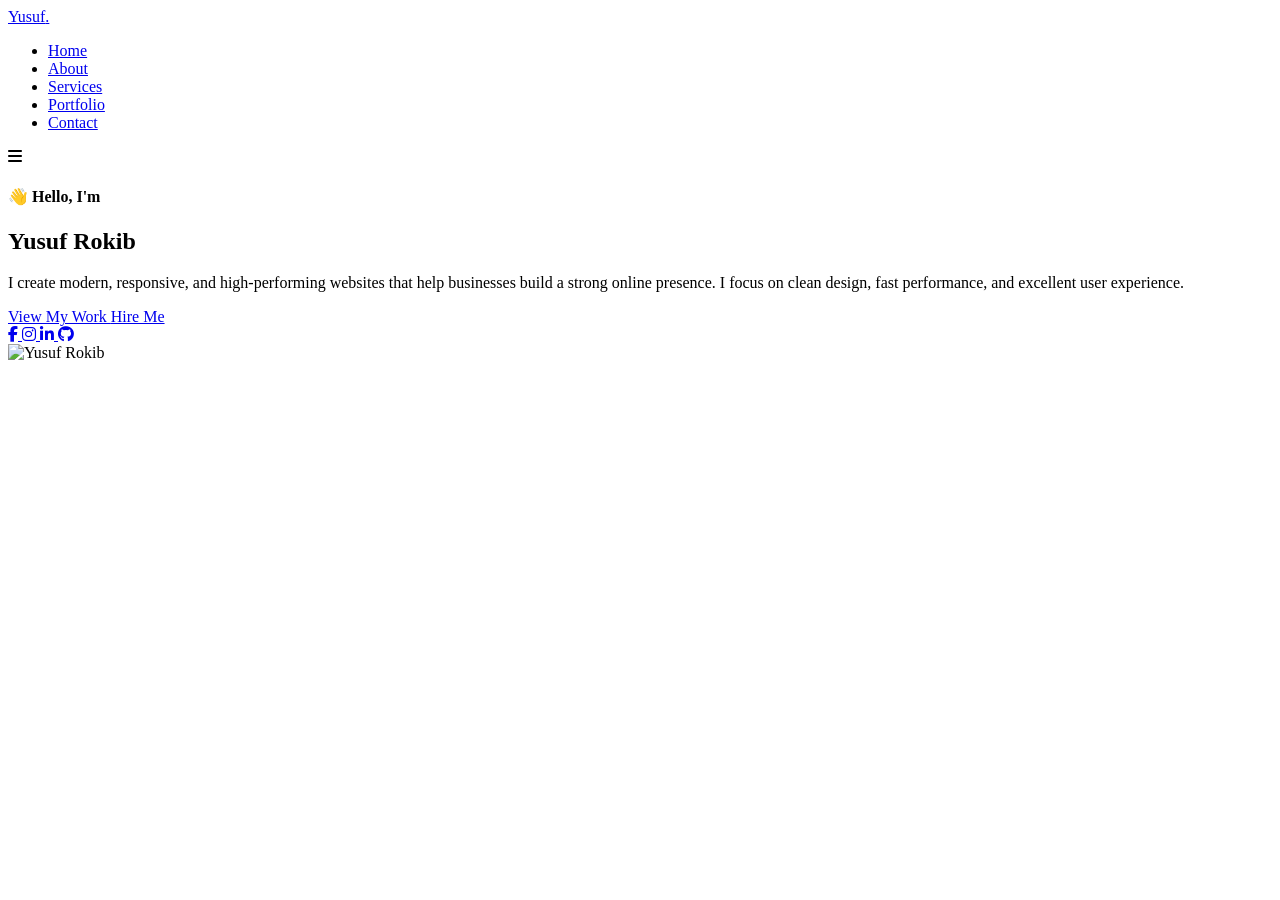
==== index.html @ 05aa58ed "Add files via upload" ====
<!DOCTYPE html>
<html lang="en">

<head>

    <meta charset="UTF-8">

    <meta name="viewport" content="width=device-width, initial-scale=1.0">

    <title>Yusuf Rokib | Web Designer</title>

    <!-- CSS -->
    <link rel="stylesheet" href="css/style.css">

    <!-- Google Fonts -->
    <link href="https://fonts.googleapis.com/css2?family=Poppins:wght@300;400;500;600;700;800&display=swap" rel="stylesheet">

    <!-- Font Awesome -->
    <link rel="stylesheet"
        href="https://cdnjs.cloudflare.com/ajax/libs/font-awesome/6.6.0/css/all.min.css">

</head>

<body>

    <!-- ================= NAVIGATION ================= -->

    <header>

        <nav class="navbar">

            <a href="index.html" class="logo">
                Yusuf<span>.</span>
            </a>

            <ul class="nav-menu">

                <li>
                    <a class="active" href="index.html">
                        Home
                    </a>
                </li>

                <li>
                    <a href="about.html">
                        About
                    </a>
                </li>

                <li>
                    <a href="services.html">
                        Services
                    </a>
                </li>

                <li>
                    <a href="portfolio.html">
                        Portfolio
                    </a>
                </li>

                <li>
                    <a href="contact.html">
                        Contact
                    </a>
                </li>

            </ul>

            <div class="menu-btn">

                <i class="fas fa-bars"></i>

            </div>

        </nav>

    </header>

    <!-- ================= HERO ================= -->

    <section class="hero">

        <div class="hero-content">

            <h4>
                👋 Hello, I'm
            </h4>

            <h1>

                Yusuf Rokib

            </h1>

            <h2>

                <span id="typing"></span>

            </h2>

            <p>

                I create modern, responsive, and high-performing websites that help businesses build a strong online presence. I focus on clean design, fast performance, and excellent user experience.

            </p>

            <div class="hero-buttons">

                <a href="portfolio.html" class="btn btn-primary">

                    View My Work

                </a>

                <a href="contact.html" class="btn btn-secondary">

                    Hire Me

                </a>

            </div>

            <div class="social-links">

                <a href="#" title="Facebook">
                    <i class="fab fa-facebook-f"></i>
                </a>

                <a href="#" title="Instagram">
                    <i class="fab fa-instagram"></i>
                </a>

                <a href="#" title="LinkedIn">
                    <i class="fab fa-linkedin-in"></i>
                </a>

                <a href="#" title="GitHub">
                    <i class="fab fa-github"></i>
                </a>

            </div>

        </div>

        <div class="hero-image">

            <!-- =====================================================
                 PUT YOUR IMAGE URL BELOW
                 Example:
                 https://yourdomain.com/profile.jpg

                 OR

                 images/profile.jpg
            ====================================================== -->

            <img src="YOUR_IMAGE_URL_HERE"
                alt="Yusuf Rokib">

        </div>

    </section>

    <!-- ================= SCROLL INDICATOR ================= -->

    <div class="scroll-down">

        <span></span>

    </div>

    <!-- ================= JAVASCRIPT ================= -->

    <script src="js/index.js"></script>

</body>

</html>
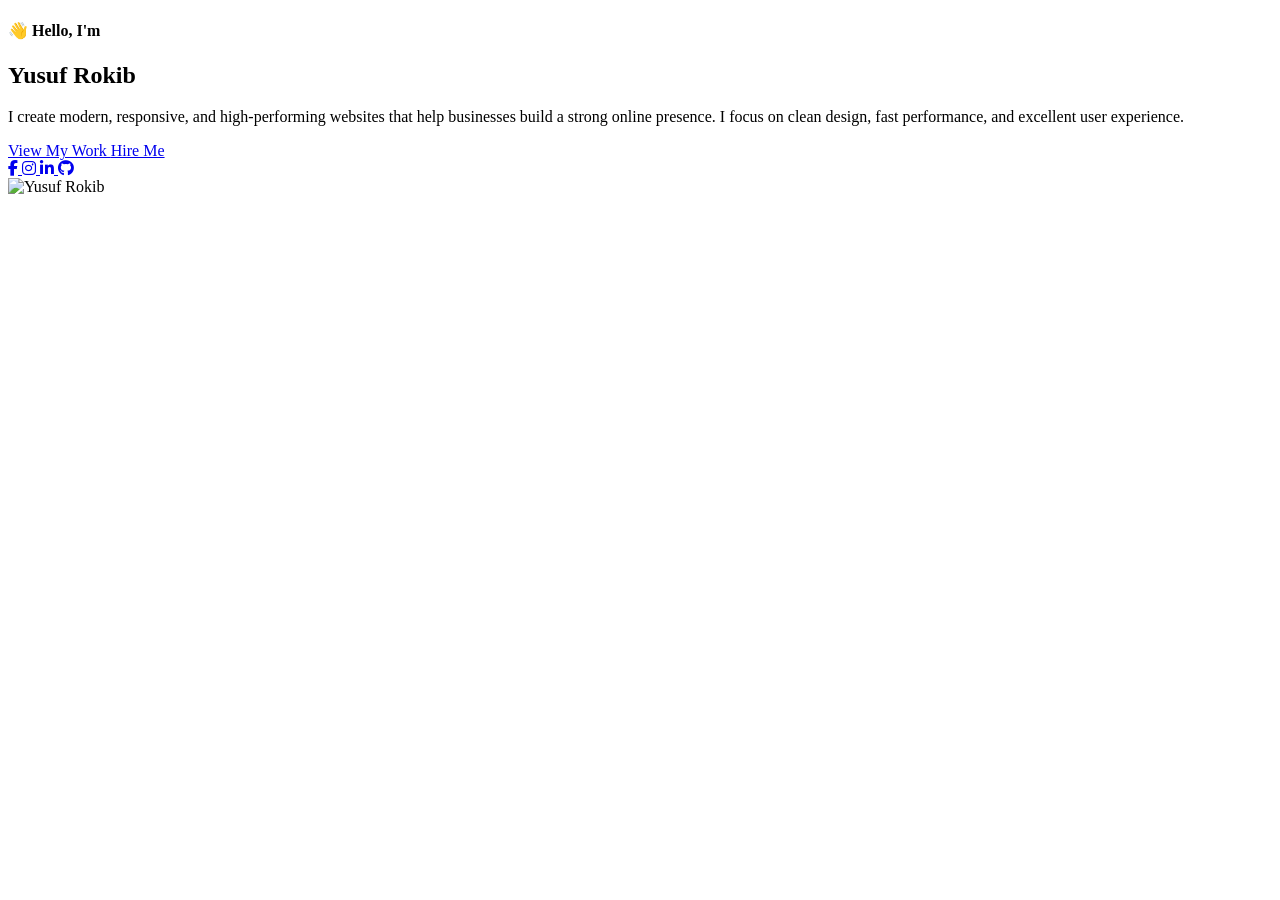
==== commit 9337d390: "Update index.html" ====
--- a/index.html
+++ b/index.html
@@ -23,7 +23,7 @@
 
 <body>
 
-    <!-- ================= NAVIGATION ================= -->
+    <!-- ================= NAV
 
     <header>
 
@@ -176,4 +176,4 @@
 
 </body>
 
-</html>+</html>
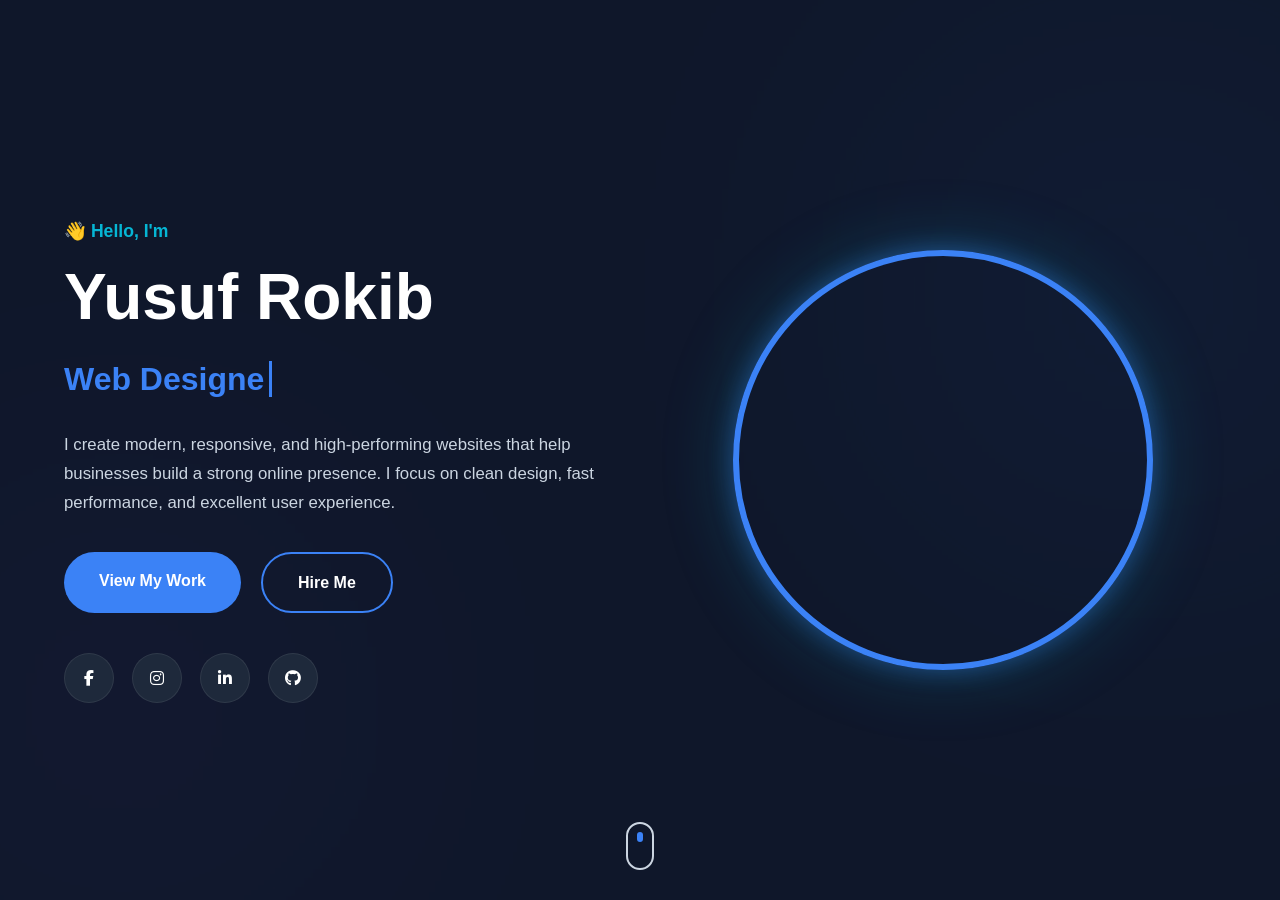
==== commit 183afa3e: "Update index.html" ====
--- a/index.html
+++ b/index.html
@@ -155,7 +155,7 @@
                  images/profile.jpg
             ====================================================== -->
 
-            <img src="YOUR_IMAGE_URL_HERE"
+            <img src="https://i.ibb.co/8Lz4xYhW/IMG-20251201-WA0010-1.jpg"
                 alt="Yusuf Rokib">
 
         </div>
--- a/css/style.css
+++ b/css/style.css
@@ -0,0 +1,3099 @@
+/*==================================================
+  YUSUF ROKIB PORTFOLIO
+  Main Stylesheet
+
+  Version : 1.0
+  Author  : Yusuf Rokib
+==================================================*/
+
+
+/*==================================================
+  GOOGLE FONT
+==================================================*/
+
+@import url('https://fonts.googleapis.com/css2?family=Inter:wght@300;400;500;600;700&family=Poppins:wght@300;400;500;600;700;800&display=swap');
+
+
+/*==================================================
+  CSS VARIABLES
+==================================================*/
+
+:root{
+
+    --primary:#3b82f6;
+    --primary-dark:#2563eb;
+
+    --secondary:#06b6d4;
+
+    --accent:#8b5cf6;
+
+    --background:#0f172a;
+
+    --surface:#1e293b;
+
+    --surface-light:#334155;
+
+    --text:#ffffff;
+
+    --text-light:#cbd5e1;
+
+    --gray:#94a3b8;
+
+    --border:rgba(255,255,255,.08);
+
+    --shadow:0 15px 40px rgba(0,0,0,.35);
+
+    --radius:15px;
+
+    --transition:.35s ease;
+
+}
+
+
+/*==================================================
+  RESET
+==================================================*/
+
+*{
+
+    margin:0;
+
+    padding:0;
+
+    box-sizing:border-box;
+
+}
+
+html{
+
+    scroll-behavior:smooth;
+
+}
+
+body{
+
+    background:var(--background);
+
+    color:var(--text);
+
+    font-family:'Inter',sans-serif;
+
+    overflow-x:hidden;
+
+    line-height:1.7;
+
+}
+
+img{
+
+    max-width:100%;
+
+    display:block;
+
+}
+
+a{
+
+    text-decoration:none;
+
+    color:inherit;
+
+}
+
+ul{
+
+    list-style:none;
+
+}
+
+button{
+
+    border:none;
+
+    outline:none;
+
+    cursor:pointer;
+
+    font-family:inherit;
+
+}
+
+input,
+textarea{
+
+    outline:none;
+
+    font-family:inherit;
+
+}
+
+
+/*==================================================
+  CUSTOM SCROLLBAR
+==================================================*/
+
+::-webkit-scrollbar{
+
+    width:10px;
+
+}
+
+::-webkit-scrollbar-track{
+
+    background:#0b1220;
+
+}
+
+::-webkit-scrollbar-thumb{
+
+    background:var(--primary);
+
+    border-radius:30px;
+
+}
+
+::-webkit-scrollbar-thumb:hover{
+
+    background:var(--secondary);
+
+}
+
+
+/*==================================================
+  GLOBAL CONTAINER
+==================================================*/
+
+.container{
+
+    width:90%;
+
+    max-width:1200px;
+
+    margin:auto;
+
+}
+
+
+/*==================================================
+  SECTION SPACING
+==================================================*/
+
+section{
+
+    padding:100px 0;
+
+}
+
+
+/*==================================================
+  SHARED PAGE HEADER
+==================================================*/
+
+.page-header{
+
+    padding-top:170px;
+
+    padding-bottom:90px;
+
+    text-align:center;
+
+    background:linear-gradient(
+        180deg,
+        rgba(59,130,246,.12),
+        transparent
+    );
+
+}
+
+.page-header h1{
+
+    font-size:3.3rem;
+
+    font-family:'Poppins',sans-serif;
+
+    margin-bottom:20px;
+
+}
+
+.page-header p{
+
+    color:var(--text-light);
+
+    max-width:700px;
+
+    margin:auto;
+
+    font-size:1.1rem;
+
+}
+
+
+/*==================================================
+  SHARED SECTION TITLE
+==================================================*/
+
+.section-title{
+
+    text-align:center;
+
+    margin-bottom:60px;
+
+}
+
+.section-title h2{
+
+    font-size:2.5rem;
+
+    font-family:'Poppins',sans-serif;
+
+    margin-bottom:15px;
+
+}
+
+.section-title p{
+
+    color:var(--text-light);
+
+    max-width:650px;
+
+    margin:auto;
+
+}
+
+
+/*==================================================
+  SHARED BUTTONS
+==================================================*/
+
+.btn{
+
+    display:inline-block;
+
+    padding:15px 35px;
+
+    border-radius:50px;
+
+    transition:var(--transition);
+
+    font-weight:600;
+
+}
+
+.btn-primary{
+
+    background:var(--primary);
+
+    color:#fff;
+
+}
+
+.btn-primary:hover{
+
+    background:var(--primary-dark);
+
+    transform:translateY(-5px);
+
+    box-shadow:var(--shadow);
+
+}
+
+.btn-secondary{
+
+    border:2px solid var(--primary);
+
+}
+
+.btn-secondary:hover{
+
+    background:var(--primary);
+
+}
+
+
+/*==================================================
+  GLOBAL CARDS
+==================================================*/
+
+.card{
+
+    background:var(--surface);
+
+    border-radius:var(--radius);
+
+    border:1px solid var(--border);
+
+    transition:var(--transition);
+
+}
+
+.card:hover{
+
+    transform:translateY(-8px);
+
+    box-shadow:var(--shadow);
+
+}
+
+
+/*==================================================
+  TEXT SELECTION
+==================================================*/
+
+::selection{
+
+    background:var(--primary);
+
+    color:#fff;
+
+}
+/*==================================================
+  HEADER
+==================================================*/
+
+header{
+
+    position:fixed;
+
+    top:0;
+
+    left:0;
+
+    width:100%;
+
+    z-index:1000;
+
+    background:rgba(15,23,42,.88);
+
+    backdrop-filter:blur(12px);
+
+    border-bottom:1px solid var(--border);
+
+}
+
+/*==================================================
+  NAVIGATION
+==================================================*/
+
+.navbar{
+
+    width:90%;
+
+    max-width:1200px;
+
+    margin:auto;
+
+    display:flex;
+
+    align-items:center;
+
+    justify-content:space-between;
+
+    height:80px;
+
+}
+
+.logo{
+
+    font-family:'Poppins',sans-serif;
+
+    font-size:2rem;
+
+    font-weight:700;
+
+    color:var(--text);
+
+}
+
+.logo span{
+
+    color:var(--primary);
+
+}
+
+.nav-menu{
+
+    display:flex;
+
+    align-items:center;
+
+    gap:35px;
+
+}
+
+.nav-menu li{
+
+    list-style:none;
+
+}
+
+.nav-menu li a{
+
+    color:var(--text-light);
+
+    font-weight:500;
+
+    transition:var(--transition);
+
+    position:relative;
+
+    padding:5px 0;
+
+}
+
+.nav-menu li a:hover{
+
+    color:var(--primary);
+
+}
+
+.nav-menu li a.active{
+
+    color:var(--primary);
+
+}
+
+.nav-menu li a::after{
+
+    content:"";
+
+    position:absolute;
+
+    left:0;
+
+    bottom:-6px;
+
+    width:0;
+
+    height:2px;
+
+    background:var(--primary);
+
+    transition:var(--transition);
+
+}
+
+.nav-menu li a:hover::after,
+
+.nav-menu li a.active::after{
+
+    width:100%;
+
+}
+
+/*==================================================
+  MOBILE MENU BUTTON
+==================================================*/
+
+.menu-btn{
+
+    display:none;
+
+    font-size:28px;
+
+    color:var(--text);
+
+    cursor:pointer;
+
+}
+
+/*==================================================
+  FOOTER
+==================================================*/
+
+footer{
+
+    background:#0b1220;
+
+    padding:30px 20px;
+
+    text-align:center;
+
+    border-top:1px solid var(--border);
+
+}
+
+footer p{
+
+    color:var(--text-light);
+
+    font-size:.95rem;
+
+}
+
+/*==================================================
+  SHARED ANIMATIONS
+==================================================*/
+
+.fade-up{
+
+    animation:fadeUp .8s ease forwards;
+
+}
+
+.fade-in{
+
+    animation:fadeIn 1s ease forwards;
+
+}
+
+@keyframes fadeUp{
+
+    from{
+
+        opacity:0;
+
+        transform:translateY(40px);
+
+    }
+
+    to{
+
+        opacity:1;
+
+        transform:translateY(0);
+
+    }
+
+}
+
+@keyframes fadeIn{
+
+    from{
+
+        opacity:0;
+
+    }
+
+    to{
+
+        opacity:1;
+
+    }
+
+}
+
+/*==================================================
+  RESPONSIVE NAVIGATION
+==================================================*/
+
+@media(max-width:900px){
+
+    .menu-btn{
+
+        display:block;
+
+    }
+
+    .nav-menu{
+
+        position:absolute;
+
+        top:80px;
+
+        left:-100%;
+
+        width:100%;
+
+        background:var(--surface);
+
+        flex-direction:column;
+
+        gap:0;
+
+        transition:.4s;
+
+        border-top:1px solid var(--border);
+
+    }
+
+    .nav-menu.active{
+
+        left:0;
+
+    }
+
+    .nav-menu li{
+
+        width:100%;
+
+        text-align:center;
+
+    }
+
+    .nav-menu li a{
+
+        display:block;
+
+        padding:20px;
+
+        border-bottom:1px solid rgba(255,255,255,.05);
+
+    }
+
+}
+
+/*==================================================
+  SMALL DEVICES
+==================================================*/
+
+@media(max-width:768px){
+
+    .page-header{
+
+        padding-top:150px;
+
+        padding-bottom:70px;
+
+    }
+
+    .page-header h1{
+
+        font-size:2.5rem;
+
+    }
+
+    .section-title h2{
+
+        font-size:2rem;
+
+    }
+
+}
+
+@media(max-width:480px){
+
+    .navbar{
+
+        height:75px;
+
+    }
+
+    .logo{
+
+        font-size:1.7rem;
+
+    }
+
+    .btn{
+
+        padding:14px 28px;
+
+        font-size:.95rem;
+
+    }
+
+    .page-header h1{
+
+        font-size:2rem;
+
+    }
+
+}
+/*==================================================
+  HOME PAGE
+==================================================*/
+
+.hero{
+
+    width:90%;
+
+    max-width:1200px;
+
+    margin:0 auto;
+
+    min-height:100vh;
+
+    display:flex;
+
+    justify-content:space-between;
+
+    align-items:center;
+
+    gap:60px;
+
+    padding-top:120px;
+
+    position:relative;
+
+}
+
+.hero-content{
+
+    flex:1;
+
+}
+
+.hero-content h4{
+
+    color:var(--secondary);
+
+    font-size:1.1rem;
+
+    font-weight:600;
+
+    margin-bottom:15px;
+
+}
+
+.hero-content h1{
+
+    font-size:4rem;
+
+    font-family:'Poppins',sans-serif;
+
+    line-height:1.1;
+
+    margin-bottom:20px;
+
+}
+
+.hero-content h2{
+
+    font-size:2rem;
+
+    color:var(--primary);
+
+    margin-bottom:25px;
+
+    min-height:45px;
+
+}
+
+.hero-content p{
+
+    color:var(--text-light);
+
+    font-size:1.05rem;
+
+    max-width:600px;
+
+    margin-bottom:35px;
+
+}
+
+.hero-buttons{
+
+    display:flex;
+
+    gap:20px;
+
+    flex-wrap:wrap;
+
+    margin-bottom:40px;
+
+}
+
+/*==================================================
+  HERO IMAGE
+==================================================*/
+
+.hero-image{
+
+    flex:1;
+
+    display:flex;
+
+    justify-content:center;
+
+    align-items:center;
+
+}
+
+.hero-image img{
+
+    width:420px;
+
+    height:420px;
+
+    object-fit:cover;
+
+    border-radius:50%;
+
+    border:6px solid var(--primary);
+
+    box-shadow:
+    0 0 25px rgba(59,130,246,.4),
+    0 0 70px rgba(6,182,212,.25);
+
+    animation:floatImage 4s ease-in-out infinite;
+
+}
+
+/*==================================================
+  SOCIAL LINKS
+==================================================*/
+
+.social-links{
+
+    display:flex;
+
+    gap:18px;
+
+}
+
+.social-links a{
+
+    width:50px;
+
+    height:50px;
+
+    display:flex;
+
+    align-items:center;
+
+    justify-content:center;
+
+    background:var(--surface);
+
+    border-radius:50%;
+
+    color:var(--text);
+
+    border:1px solid var(--border);
+
+    transition:var(--transition);
+
+}
+
+.social-links a:hover{
+
+    background:var(--primary);
+
+    transform:translateY(-6px);
+
+}
+
+/*==================================================
+  SCROLL INDICATOR
+==================================================*/
+
+.scroll-down{
+
+    position:absolute;
+
+    left:50%;
+
+    bottom:30px;
+
+    transform:translateX(-50%);
+
+}
+
+.scroll-down span{
+
+    width:28px;
+
+    height:48px;
+
+    border:2px solid var(--text-light);
+
+    border-radius:30px;
+
+    display:block;
+
+    position:relative;
+
+}
+
+.scroll-down span::before{
+
+    content:"";
+
+    position:absolute;
+
+    width:6px;
+
+    height:10px;
+
+    background:var(--primary);
+
+    border-radius:10px;
+
+    left:50%;
+
+    transform:translateX(-50%);
+
+    top:8px;
+
+    animation:scrollDown 2s infinite;
+
+}
+
+/*==================================================
+  HERO BACKGROUND GLOW
+==================================================*/
+
+.hero::before{
+
+    content:"";
+
+    position:absolute;
+
+    width:350px;
+
+    height:350px;
+
+    background:var(--primary);
+
+    filter:blur(180px);
+
+    opacity:.12;
+
+    top:120px;
+
+    right:-100px;
+
+    z-index:-1;
+
+}
+
+.hero::after{
+
+    content:"";
+
+    position:absolute;
+
+    width:280px;
+
+    height:280px;
+
+    background:var(--accent);
+
+    filter:blur(170px);
+
+    opacity:.10;
+
+    bottom:50px;
+
+    left:-80px;
+
+    z-index:-1;
+
+}
+
+/*==================================================
+  TYPING TEXT
+==================================================*/
+
+#typing{
+
+    border-right:3px solid var(--primary);
+
+    padding-right:5px;
+
+    white-space:nowrap;
+
+    animation:cursorBlink .8s infinite;
+
+}
+
+/*==================================================
+  HOME ANIMATIONS
+==================================================*/
+
+@keyframes floatImage{
+
+    0%{
+
+        transform:translateY(0);
+
+    }
+
+    50%{
+
+        transform:translateY(-18px);
+
+    }
+
+    100%{
+
+        transform:translateY(0);
+
+    }
+
+}
+
+@keyframes scrollDown{
+
+    0%{
+
+        opacity:0;
+
+        transform:translate(-50%,0);
+
+    }
+
+    50%{
+
+        opacity:1;
+
+    }
+
+    100%{
+
+        opacity:0;
+
+        transform:translate(-50%,18px);
+
+    }
+
+}
+
+@keyframes cursorBlink{
+
+    50%{
+
+        border-color:transparent;
+
+    }
+
+}
+
+/*==================================================
+  HOME RESPONSIVE
+==================================================*/
+
+@media(max-width:992px){
+
+    .hero{
+
+        flex-direction:column-reverse;
+
+        text-align:center;
+
+        padding-top:150px;
+
+    }
+
+    .hero-content p{
+
+        margin-left:auto;
+
+        margin-right:auto;
+
+    }
+
+    .hero-buttons{
+
+        justify-content:center;
+
+    }
+
+    .social-links{
+
+        justify-content:center;
+
+    }
+
+    .hero-image img{
+
+        width:320px;
+
+        height:320px;
+
+    }
+
+    .hero-content h1{
+
+        font-size:3rem;
+
+    }
+
+}
+
+@media(max-width:768px){
+
+    .hero{
+
+        gap:40px;
+
+    }
+
+    .hero-content h1{
+
+        font-size:2.5rem;
+
+    }
+
+    .hero-content h2{
+
+        font-size:1.5rem;
+
+    }
+
+    .hero-image img{
+
+        width:260px;
+
+        height:260px;
+
+    }
+
+}
+
+@media(max-width:480px){
+
+    .hero{
+
+        width:92%;
+
+    }
+
+    .hero-content h1{
+
+        font-size:2rem;
+
+    }
+
+    .hero-content h2{
+
+        font-size:1.2rem;
+
+    }
+
+    .hero-content p{
+
+        font-size:.95rem;
+
+    }
+
+    .hero-buttons{
+
+        flex-direction:column;
+
+    }
+
+    .hero-buttons .btn{
+
+        width:100%;
+
+        text-align:center;
+
+    }
+
+}
+/*==================================================
+  ABOUT PAGE
+==================================================*/
+
+.about-page{
+
+    padding:100px 0;
+
+}
+
+.about-container{
+
+    width:90%;
+
+    max-width:1200px;
+
+    margin:auto;
+
+    display:grid;
+
+    grid-template-columns:1fr 1.2fr;
+
+    gap:60px;
+
+    align-items:center;
+
+}
+
+/*==================================================
+  ABOUT IMAGE
+==================================================*/
+
+.about-image{
+
+    display:flex;
+
+    justify-content:center;
+
+}
+
+.about-image img{
+
+    width:100%;
+
+    max-width:400px;
+
+    border-radius:25px;
+
+    object-fit:cover;
+
+    border:5px solid var(--primary);
+
+    box-shadow:var(--shadow);
+
+    transition:var(--transition);
+
+}
+
+.about-image img:hover{
+
+    transform:scale(1.03);
+
+}
+
+/*==================================================
+  ABOUT CONTENT
+==================================================*/
+
+.about-text .section-title{
+
+    display:inline-block;
+
+    color:var(--secondary);
+
+    font-weight:600;
+
+    letter-spacing:2px;
+
+    text-transform:uppercase;
+
+    margin-bottom:15px;
+
+}
+
+.about-text h2{
+
+    font-size:2.7rem;
+
+    font-family:'Poppins',sans-serif;
+
+    margin-bottom:25px;
+
+    line-height:1.2;
+
+}
+
+.about-text p{
+
+    color:var(--text-light);
+
+    margin-bottom:20px;
+
+    text-align:justify;
+
+}
+
+/*==================================================
+  PERSONAL INFORMATION
+==================================================*/
+
+.about-details{
+
+    display:grid;
+
+    grid-template-columns:repeat(2,1fr);
+
+    gap:20px;
+
+    margin:40px 0;
+
+}
+
+.detail{
+
+    background:var(--surface);
+
+    padding:20px;
+
+    border-radius:var(--radius);
+
+    border:1px solid var(--border);
+
+    transition:var(--transition);
+
+}
+
+.detail:hover{
+
+    transform:translateY(-6px);
+
+    border-color:var(--primary);
+
+}
+
+.detail h3{
+
+    color:var(--primary);
+
+    margin-bottom:8px;
+
+    font-size:1rem;
+
+}
+
+.detail span{
+
+    color:var(--text-light);
+
+    font-size:.95rem;
+
+}
+
+/*==================================================
+  EXPERIENCE SECTION
+==================================================*/
+
+.experience{
+
+    padding:100px 0;
+
+}
+
+.experience h2{
+
+    text-align:center;
+
+    font-size:2.6rem;
+
+    font-family:'Poppins',sans-serif;
+
+    margin-bottom:60px;
+
+}
+
+.experience-grid{
+
+    width:90%;
+
+    max-width:1200px;
+
+    margin:auto;
+
+    display:grid;
+
+    grid-template-columns:repeat(3,1fr);
+
+    gap:30px;
+
+}
+
+.experience-card{
+
+    background:var(--surface);
+
+    padding:40px 30px;
+
+    text-align:center;
+
+    border-radius:20px;
+
+    border:1px solid var(--border);
+
+    transition:var(--transition);
+
+}
+
+.experience-card:hover{
+
+    transform:translateY(-10px);
+
+    box-shadow:var(--shadow);
+
+    border-color:var(--primary);
+
+}
+
+.experience-card i{
+
+    font-size:55px;
+
+    color:var(--primary);
+
+    margin-bottom:25px;
+
+}
+
+.experience-card h3{
+
+    margin-bottom:15px;
+
+    font-size:1.4rem;
+
+}
+
+.experience-card p{
+
+    color:var(--text-light);
+
+}
+
+/*==================================================
+  ABOUT CTA
+==================================================*/
+
+.about-cta{
+
+    width:90%;
+
+    max-width:1100px;
+
+    margin:100px auto;
+
+    text-align:center;
+
+    background:linear-gradient(135deg,var(--primary),var(--accent));
+
+    padding:70px 40px;
+
+    border-radius:25px;
+
+}
+
+.about-cta h2{
+
+    font-size:2.5rem;
+
+    margin-bottom:20px;
+
+}
+
+.about-cta p{
+
+    max-width:650px;
+
+    margin:auto;
+
+    margin-bottom:35px;
+
+    color:#f8fafc;
+
+}
+
+.about-cta .btn{
+
+    background:#fff;
+
+    color:var(--primary);
+
+}
+
+.about-cta .btn:hover{
+
+    transform:translateY(-5px);
+
+}
+
+/*==================================================
+  ABOUT RESPONSIVE
+==================================================*/
+
+@media(max-width:992px){
+
+    .about-container{
+
+        grid-template-columns:1fr;
+
+        text-align:center;
+
+    }
+
+    .about-text p{
+
+        text-align:center;
+
+    }
+
+    .about-details{
+
+        grid-template-columns:1fr 1fr;
+
+    }
+
+    .experience-grid{
+
+        grid-template-columns:1fr;
+
+    }
+
+}
+
+@media(max-width:768px){
+
+    .about-text h2{
+
+        font-size:2rem;
+
+    }
+
+    .about-details{
+
+        grid-template-columns:1fr;
+
+    }
+
+    .about-image img{
+
+        max-width:300px;
+
+    }
+
+    .about-cta{
+
+        padding:50px 25px;
+
+    }
+
+    .about-cta h2{
+
+        font-size:2rem;
+
+    }
+
+}
+
+@media(max-width:480px){
+
+    .about-text h2{
+
+        font-size:1.7rem;
+
+    }
+
+    .experience h2{
+
+        font-size:2rem;
+
+    }
+
+    .experience-card{
+
+        padding:30px 20px;
+
+    }
+
+}
+/*==================================================
+                SERVICES PAGE
+==================================================*/
+
+.services-page{
+
+    width:90%;
+
+    max-width:1200px;
+
+    margin:auto;
+
+    padding:100px 0;
+
+}
+
+
+/*==================================================
+              SERVICES GRID
+==================================================*/
+
+.services-grid{
+
+    display:grid;
+
+    grid-template-columns:repeat(3,1fr);
+
+    gap:35px;
+
+    margin-top:60px;
+
+}
+
+
+/*==================================================
+             SERVICE CARD
+==================================================*/
+
+.service-card{
+
+    background:var(--surface);
+
+    padding:40px 30px;
+
+    border-radius:20px;
+
+    text-align:center;
+
+    border:1px solid var(--border);
+
+    transition:var(--transition);
+
+    cursor:pointer;
+
+}
+
+.service-card:hover{
+
+    transform:translateY(-12px);
+
+    border-color:var(--primary);
+
+    box-shadow:0 20px 50px rgba(0,0,0,.35);
+
+}
+
+.service-card i{
+
+    font-size:60px;
+
+    color:var(--primary);
+
+    margin-bottom:25px;
+
+}
+
+.service-card h3{
+
+    font-size:1.5rem;
+
+    margin-bottom:18px;
+
+    font-family:'Poppins',sans-serif;
+
+}
+
+.service-card p{
+
+    color:var(--text-light);
+
+    font-size:.97rem;
+
+}
+
+
+/*==================================================
+              PROCESS SECTION
+==================================================*/
+
+.process{
+
+    width:90%;
+
+    max-width:1200px;
+
+    margin:100px auto;
+
+}
+
+.process-grid{
+
+    display:grid;
+
+    grid-template-columns:repeat(4,1fr);
+
+    gap:30px;
+
+    margin-top:60px;
+
+}
+
+
+/*==================================================
+            PROCESS CARD
+==================================================*/
+
+.process-card{
+
+    position:relative;
+
+    background:var(--surface);
+
+    padding:40px 25px;
+
+    border-radius:20px;
+
+    text-align:center;
+
+    border:1px solid var(--border);
+
+    transition:var(--transition);
+
+}
+
+.process-card:hover{
+
+    transform:translateY(-10px);
+
+    border-color:var(--secondary);
+
+}
+
+.process-card span{
+
+    width:70px;
+
+    height:70px;
+
+    display:flex;
+
+    justify-content:center;
+
+    align-items:center;
+
+    margin:auto;
+
+    margin-bottom:25px;
+
+    border-radius:50%;
+
+    background:linear-gradient(
+        135deg,
+        var(--primary),
+        var(--secondary)
+    );
+
+    color:#fff;
+
+    font-size:1.5rem;
+
+    font-weight:bold;
+
+}
+
+.process-card h3{
+
+    margin-bottom:15px;
+
+    font-size:1.4rem;
+
+    font-family:'Poppins',sans-serif;
+
+}
+
+.process-card p{
+
+    color:var(--text-light);
+
+}
+
+
+/*==================================================
+                  CTA SECTION
+==================================================*/
+
+.cta{
+
+    width:90%;
+
+    max-width:1100px;
+
+    margin:120px auto;
+
+    padding:80px 40px;
+
+    border-radius:25px;
+
+    text-align:center;
+
+    background:linear-gradient(
+        135deg,
+        var(--primary),
+        var(--accent)
+    );
+
+}
+
+.cta h2{
+
+    font-size:2.6rem;
+
+    margin-bottom:20px;
+
+    font-family:'Poppins',sans-serif;
+
+}
+
+.cta p{
+
+    color:#f8fafc;
+
+    max-width:650px;
+
+    margin:auto;
+
+    margin-bottom:35px;
+
+}
+
+.cta .btn{
+
+    background:#fff;
+
+    color:var(--primary);
+
+    padding:16px 35px;
+
+    border-radius:50px;
+
+    font-weight:600;
+
+    transition:.3s;
+
+}
+
+.cta .btn:hover{
+
+    transform:translateY(-6px);
+
+    box-shadow:0 20px 40px rgba(0,0,0,.25);
+
+}
+
+
+/*==================================================
+            SERVICES RESPONSIVE
+==================================================*/
+
+@media(max-width:1100px){
+
+    .services-grid{
+
+        grid-template-columns:repeat(2,1fr);
+
+    }
+
+    .process-grid{
+
+        grid-template-columns:repeat(2,1fr);
+
+    }
+
+}
+
+
+@media(max-width:768px){
+
+    .services-grid{
+
+        grid-template-columns:1fr;
+
+    }
+
+    .process-grid{
+
+        grid-template-columns:1fr;
+
+    }
+
+    .service-card{
+
+        padding:35px 25px;
+
+    }
+
+    .process-card{
+
+        padding:35px 20px;
+
+    }
+
+    .cta{
+
+        padding:60px 25px;
+
+    }
+
+    .cta h2{
+
+        font-size:2rem;
+
+    }
+
+}
+
+
+@media(max-width:480px){
+
+    .service-card i{
+
+        font-size:48px;
+
+    }
+
+    .service-card h3{
+
+        font-size:1.3rem;
+
+    }
+
+    .process-card span{
+
+        width:60px;
+
+        height:60px;
+
+        font-size:1.2rem;
+
+    }
+
+    .cta h2{
+
+        font-size:1.7rem;
+
+    }
+
+}
+/*==================================================
+                PORTFOLIO PAGE
+==================================================*/
+
+.portfolio-filter{
+
+    width:90%;
+
+    max-width:1200px;
+
+    margin:60px auto 30px;
+
+    display:flex;
+
+    justify-content:center;
+
+    align-items:center;
+
+    gap:15px;
+
+    flex-wrap:wrap;
+
+}
+
+
+/*==================================================
+              FILTER BUTTONS
+==================================================*/
+
+.filter-btn{
+
+    padding:12px 28px;
+
+    border:none;
+
+    border-radius:50px;
+
+    background:var(--surface);
+
+    color:var(--text);
+
+    border:1px solid var(--border);
+
+    cursor:pointer;
+
+    transition:var(--transition);
+
+    font-size:.95rem;
+
+    font-weight:500;
+
+}
+
+.filter-btn:hover{
+
+    background:var(--primary);
+
+    color:#fff;
+
+    transform:translateY(-3px);
+
+}
+
+.filter-btn.active{
+
+    background:var(--primary);
+
+    color:#fff;
+
+}
+
+
+/*==================================================
+              PORTFOLIO GRID
+==================================================*/
+
+.portfolio-grid{
+
+    width:90%;
+
+    max-width:1200px;
+
+    margin:60px auto 100px;
+
+    display:grid;
+
+    grid-template-columns:repeat(3,1fr);
+
+    gap:35px;
+
+}
+
+
+/*==================================================
+              PROJECT CARD
+==================================================*/
+
+.project-card{
+
+    background:var(--surface);
+
+    border-radius:20px;
+
+    overflow:hidden;
+
+    border:1px solid var(--border);
+
+    transition:var(--transition);
+
+    box-shadow:0 10px 30px rgba(0,0,0,.15);
+
+}
+
+.project-card:hover{
+
+    transform:translateY(-12px);
+
+    border-color:var(--primary);
+
+    box-shadow:0 20px 45px rgba(0,0,0,.35);
+
+}
+
+
+/*==================================================
+             PROJECT IMAGE
+==================================================*/
+
+.project-card img{
+
+    width:100%;
+
+    height:240px;
+
+    object-fit:cover;
+
+    transition:.5s;
+
+}
+
+.project-card:hover img{
+
+    transform:scale(1.08);
+
+}
+
+
+/*==================================================
+             PROJECT CONTENT
+==================================================*/
+
+.project-content{
+
+    padding:25px;
+
+}
+
+.project-content h3{
+
+    font-size:1.5rem;
+
+    font-family:'Poppins',sans-serif;
+
+    margin-bottom:15px;
+
+}
+
+.project-content p{
+
+    color:var(--text-light);
+
+    margin-bottom:20px;
+
+    line-height:1.7;
+
+}
+
+
+/*==================================================
+                TECH TAGS
+==================================================*/
+
+.tech{
+
+    display:flex;
+
+    flex-wrap:wrap;
+
+    gap:10px;
+
+    margin-bottom:25px;
+
+}
+
+.tech span{
+
+    background:rgba(59,130,246,.15);
+
+    color:var(--primary);
+
+    padding:8px 14px;
+
+    border-radius:30px;
+
+    font-size:.85rem;
+
+    font-weight:600;
+
+}
+
+
+/*==================================================
+             PROJECT BUTTONS
+==================================================*/
+
+.project-links{
+
+    display:flex;
+
+    justify-content:space-between;
+
+    gap:15px;
+
+}
+
+.project-links a{
+
+    flex:1;
+
+    text-align:center;
+
+    padding:12px;
+
+    border-radius:10px;
+
+    border:1px solid var(--primary);
+
+    color:var(--primary);
+
+    transition:var(--transition);
+
+    font-weight:600;
+
+}
+
+.project-links a:hover{
+
+    background:var(--primary);
+
+    color:#fff;
+
+}
+
+
+/*==================================================
+         PORTFOLIO RESPONSIVE
+==================================================*/
+
+@media(max-width:1100px){
+
+    .portfolio-grid{
+
+        grid-template-columns:repeat(2,1fr);
+
+    }
+
+}
+
+
+@media(max-width:768px){
+
+    .portfolio-grid{
+
+        grid-template-columns:1fr;
+
+    }
+
+    .project-card img{
+
+        height:220px;
+
+    }
+
+    .project-content{
+
+        padding:20px;
+
+    }
+
+    .project-links{
+
+        flex-direction:column;
+
+    }
+
+}
+
+
+@media(max-width:480px){
+
+    .portfolio-filter{
+
+        gap:10px;
+
+    }
+
+    .filter-btn{
+
+        padding:10px 20px;
+
+        font-size:.85rem;
+
+    }
+
+    .project-card img{
+
+        height:200px;
+
+    }
+
+    .project-content h3{
+
+        font-size:1.3rem;
+
+    }
+
+}
+/*==================================================
+                CONTACT PAGE
+==================================================*/
+
+.contact-page{
+
+    width:90%;
+
+    max-width:1200px;
+
+    margin:auto;
+
+    padding:100px 0;
+
+}
+
+.contact-container{
+
+    display:grid;
+
+    grid-template-columns:1fr 1.2fr;
+
+    gap:50px;
+
+    align-items:start;
+
+}
+
+
+/*==================================================
+                CONTACT INFO
+==================================================*/
+
+.contact-info{
+
+    background:var(--surface);
+
+    padding:40px;
+
+    border-radius:20px;
+
+    border:1px solid var(--border);
+
+}
+
+.contact-info h2{
+
+    font-size:2rem;
+
+    margin-bottom:20px;
+
+    font-family:'Poppins',sans-serif;
+
+}
+
+.contact-info>p{
+
+    color:var(--text-light);
+
+    margin-bottom:35px;
+
+    line-height:1.8;
+
+}
+
+.contact-item{
+
+    display:flex;
+
+    align-items:flex-start;
+
+    gap:18px;
+
+    margin-bottom:30px;
+
+}
+
+.contact-item i{
+
+    width:55px;
+
+    height:55px;
+
+    display:flex;
+
+    justify-content:center;
+
+    align-items:center;
+
+    background:rgba(59,130,246,.12);
+
+    color:var(--primary);
+
+    border-radius:50%;
+
+    font-size:22px;
+
+    flex-shrink:0;
+
+}
+
+.contact-item h4{
+
+    margin-bottom:6px;
+
+    font-size:1.1rem;
+
+}
+
+.contact-item p{
+
+    color:var(--text-light);
+
+}
+
+
+/*==================================================
+              SOCIAL ICONS
+==================================================*/
+
+.contact-social{
+
+    display:flex;
+
+    gap:15px;
+
+    margin-top:40px;
+
+    flex-wrap:wrap;
+
+}
+
+.contact-social a{
+
+    width:50px;
+
+    height:50px;
+
+    display:flex;
+
+    justify-content:center;
+
+    align-items:center;
+
+    background:var(--background);
+
+    color:var(--primary);
+
+    border-radius:50%;
+
+    border:1px solid var(--border);
+
+    transition:var(--transition);
+
+}
+
+.contact-social a:hover{
+
+    background:var(--primary);
+
+    color:#fff;
+
+    transform:translateY(-6px);
+
+}
+
+
+/*==================================================
+              CONTACT FORM
+==================================================*/
+
+.contact-form{
+
+    background:var(--surface);
+
+    padding:40px;
+
+    border-radius:20px;
+
+    border:1px solid var(--border);
+
+}
+
+.contact-form form{
+
+    display:flex;
+
+    flex-direction:column;
+
+    gap:20px;
+
+}
+
+.contact-form input,
+
+.contact-form textarea{
+
+    width:100%;
+
+    padding:16px 20px;
+
+    background:var(--background);
+
+    border:1px solid var(--border);
+
+    border-radius:12px;
+
+    color:var(--text);
+
+    font-size:1rem;
+
+    transition:var(--transition);
+
+}
+
+.contact-form input::placeholder,
+
+.contact-form textarea::placeholder{
+
+    color:var(--gray);
+
+}
+
+.contact-form input:focus,
+
+.contact-form textarea:focus{
+
+    border-color:var(--primary);
+
+    box-shadow:0 0 0 3px rgba(59,130,246,.15);
+
+}
+
+.contact-form textarea{
+
+    resize:vertical;
+
+    min-height:180px;
+
+}
+
+.contact-form button{
+
+    align-self:flex-start;
+
+}
+
+
+/*==================================================
+              MAP SECTION
+==================================================*/
+
+.map-section{
+
+    width:90%;
+
+    max-width:1200px;
+
+    margin:100px auto;
+
+    text-align:center;
+
+}
+
+.map-section h2{
+
+    font-size:2.5rem;
+
+    margin-bottom:20px;
+
+    font-family:'Poppins',sans-serif;
+
+}
+
+.map-section p{
+
+    color:var(--text-light);
+
+    margin-bottom:35px;
+
+}
+
+.map-section iframe{
+
+    width:100%;
+
+    height:450px;
+
+    border:none;
+
+    border-radius:20px;
+
+    overflow:hidden;
+
+    box-shadow:var(--shadow);
+
+}
+
+
+/*==================================================
+            CONTACT RESPONSIVE
+==================================================*/
+
+@media(max-width:992px){
+
+    .contact-container{
+
+        grid-template-columns:1fr;
+
+    }
+
+}
+
+@media(max-width:768px){
+
+    .contact-info,
+
+    .contact-form{
+
+        padding:30px;
+
+    }
+
+    .map-section iframe{
+
+        height:350px;
+
+    }
+
+}
+
+@media(max-width:480px){
+
+    .contact-info h2{
+
+        font-size:1.7rem;
+
+    }
+
+    .map-section h2{
+
+        font-size:2rem;
+
+    }
+
+    .contact-item{
+
+        flex-direction:column;
+
+        align-items:flex-start;
+
+    }
+
+    .contact-form button{
+
+        width:100%;
+
+    }
+
+}
+/*==================================================
+            PART 7 - FINAL STYLES
+        UTILITIES • SCROLL TOP • LOADER
+==================================================*/
+
+
+/*==================================================
+                TEXT UTILITIES
+==================================================*/
+
+.text-center{
+
+    text-align:center;
+
+}
+
+.text-left{
+
+    text-align:left;
+
+}
+
+.text-right{
+
+    text-align:right;
+
+}
+
+.hidden{
+
+    display:none;
+
+}
+
+.show{
+
+    display:block;
+
+}
+
+
+/*==================================================
+                SPACING UTILITIES
+==================================================*/
+
+.mt-1{
+
+    margin-top:10px;
+
+}
+
+.mt-2{
+
+    margin-top:20px;
+
+}
+
+.mt-3{
+
+    margin-top:30px;
+
+}
+
+.mt-4{
+
+    margin-top:40px;
+
+}
+
+.mt-5{
+
+    margin-top:50px;
+
+}
+
+.mb-1{
+
+    margin-bottom:10px;
+
+}
+
+.mb-2{
+
+    margin-bottom:20px;
+
+}
+
+.mb-3{
+
+    margin-bottom:30px;
+
+}
+
+.mb-4{
+
+    margin-bottom:40px;
+
+}
+
+.mb-5{
+
+    margin-bottom:50px;
+
+}
+
+
+/*==================================================
+            FADE ANIMATION CLASSES
+==================================================*/
+
+.fade{
+
+    opacity:0;
+
+    transform:translateY(40px);
+
+    transition:.8s ease;
+
+}
+
+.fade.show{
+
+    opacity:1;
+
+    transform:translateY(0);
+
+}
+
+
+/*==================================================
+              SCROLL TO TOP BUTTON
+==================================================*/
+
+.scroll-top{
+
+    position:fixed;
+
+    right:25px;
+
+    bottom:25px;
+
+    width:55px;
+
+    height:55px;
+
+    display:flex;
+
+    justify-content:center;
+
+    align-items:center;
+
+    background:var(--primary);
+
+    color:#fff;
+
+    border-radius:50%;
+
+    cursor:pointer;
+
+    font-size:22px;
+
+    box-shadow:var(--shadow);
+
+    opacity:0;
+
+    visibility:hidden;
+
+    transition:var(--transition);
+
+    z-index:999;
+
+}
+
+.scroll-top.active{
+
+    opacity:1;
+
+    visibility:visible;
+
+}
+
+.scroll-top:hover{
+
+    background:var(--secondary);
+
+    transform:translateY(-8px);
+
+}
+
+
+/*==================================================
+                  LOADER
+==================================================*/
+
+.loader{
+
+    position:fixed;
+
+    inset:0;
+
+    background:var(--background);
+
+    display:flex;
+
+    justify-content:center;
+
+    align-items:center;
+
+    z-index:9999;
+
+}
+
+.loader::before{
+
+    content:"";
+
+    width:70px;
+
+    height:70px;
+
+    border:6px solid rgba(255,255,255,.15);
+
+    border-top:6px solid var(--primary);
+
+    border-radius:50%;
+
+    animation:loaderSpin 1s linear infinite;
+
+}
+
+.loader.hidden{
+
+    display:none;
+
+}
+
+
+/*==================================================
+                GLOW EFFECT
+==================================================*/
+
+.glow{
+
+    box-shadow:
+
+    0 0 20px rgba(59,130,246,.35),
+
+    0 0 45px rgba(59,130,246,.25);
+
+}
+
+
+/*==================================================
+                IMAGE HOVER
+==================================================*/
+
+.img-hover{
+
+    overflow:hidden;
+
+    border-radius:20px;
+
+}
+
+.img-hover img{
+
+    transition:.5s;
+
+}
+
+.img-hover:hover img{
+
+    transform:scale(1.08);
+
+}
+
+
+/*==================================================
+            CARD HOVER EFFECT
+==================================================*/
+
+.hover-up{
+
+    transition:var(--transition);
+
+}
+
+.hover-up:hover{
+
+    transform:translateY(-10px);
+
+}
+
+
+/*==================================================
+              KEYFRAME ANIMATIONS
+==================================================*/
+
+@keyframes loaderSpin{
+
+    from{
+
+        transform:rotate(0deg);
+
+    }
+
+    to{
+
+        transform:rotate(360deg);
+
+    }
+
+}
+
+@keyframes pulse{
+
+    0%{
+
+        transform:scale(1);
+
+    }
+
+    50%{
+
+        transform:scale(1.08);
+
+    }
+
+    100%{
+
+        transform:scale(1);
+
+    }
+
+}
+
+@keyframes float{
+
+    0%{
+
+        transform:translateY(0);
+
+    }
+
+    50%{
+
+        transform:translateY(-12px);
+
+    }
+
+    100%{
+
+        transform:translateY(0);
+
+    }
+
+}
+
+
+/*==================================================
+            GLOBAL HOVER EFFECTS
+==================================================*/
+
+button:hover,
+
+.btn:hover{
+
+    transition:.3s;
+
+}
+
+a{
+
+    transition:.3s;
+
+}
+
+img{
+
+    user-select:none;
+
+}
+
+
+/*==================================================
+              FINAL RESPONSIVE
+==================================================*/
+
+@media(max-width:1200px){
+
+    .container{
+
+        width:92%;
+
+    }
+
+}
+
+@media(max-width:992px){
+
+    section{
+
+        padding:80px 0;
+
+    }
+
+}
+
+@media(max-width:768px){
+
+    section{
+
+        padding:70px 0;
+
+    }
+
+    .scroll-top{
+
+        width:50px;
+
+        height:50px;
+
+        font-size:20px;
+
+        right:20px;
+
+        bottom:20px;
+
+    }
+
+}
+
+@media(max-width:576px){
+
+    h1{
+
+        font-size:2.2rem;
+
+    }
+
+    h2{
+
+        font-size:1.8rem;
+
+    }
+
+    p{
+
+        font-size:.95rem;
+
+    }
+
+}
+
+@media(max-width:400px){
+
+    .container{
+
+        width:94%;
+
+    }
+
+    .scroll-top{
+
+        width:45px;
+
+        height:45px;
+
+    }
+
+}
+
+
+/*==================================================
+                  END OF FILE
+==================================================*/
